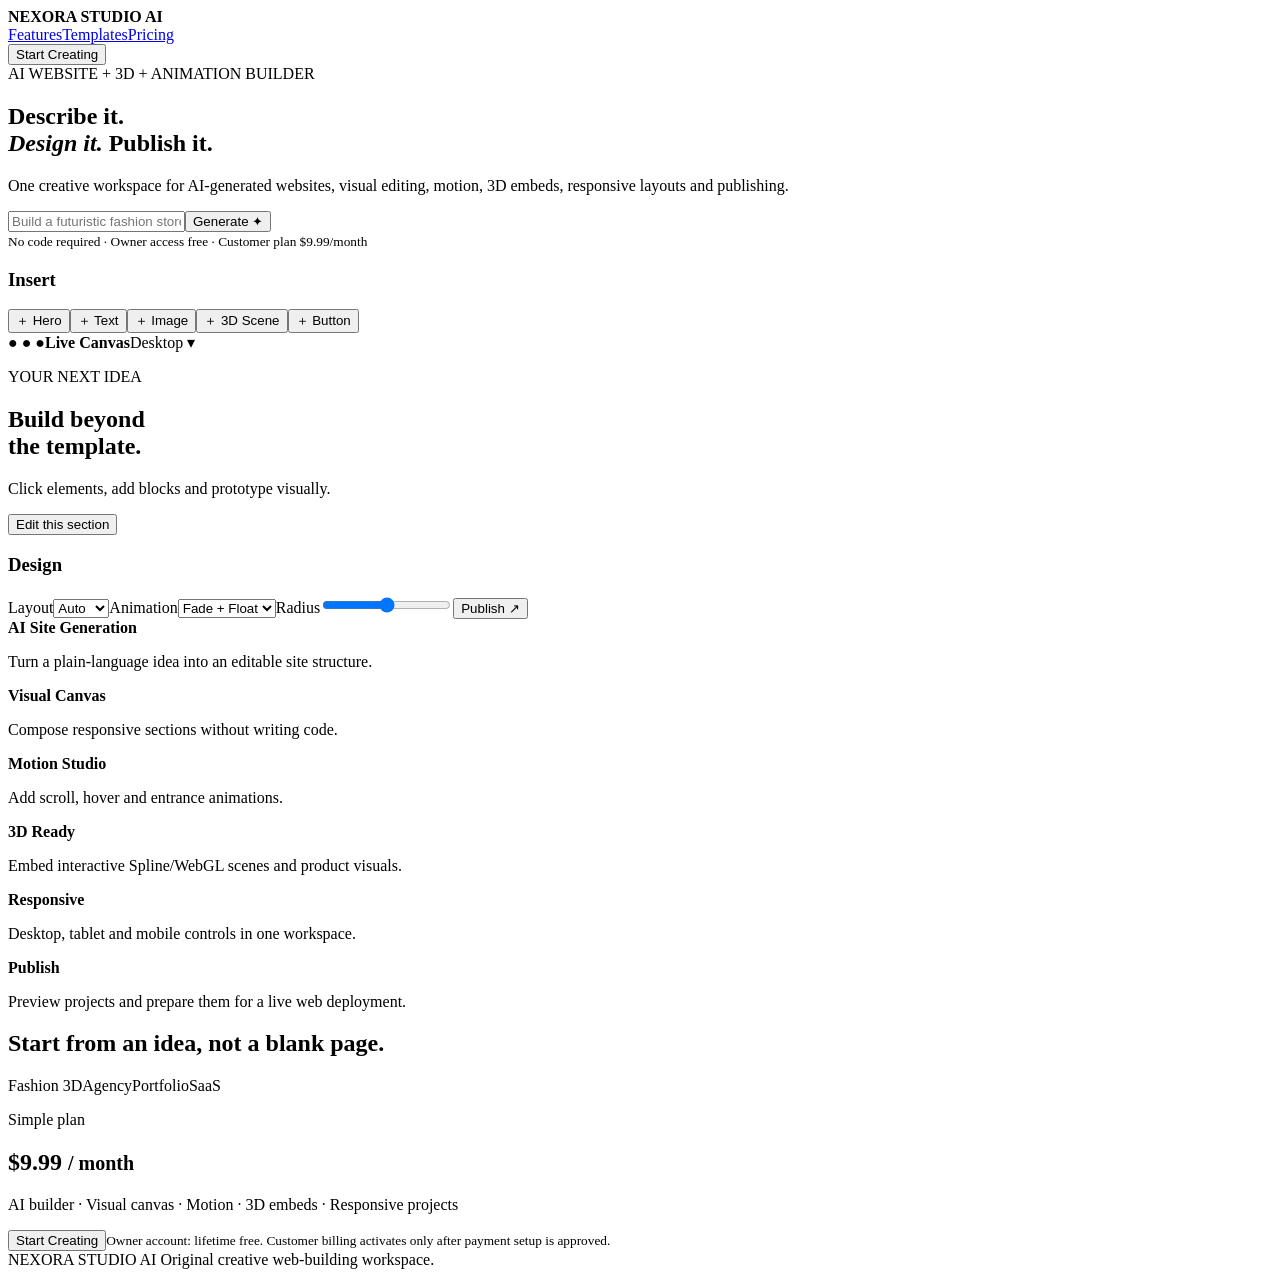
==== index.html @ e919d510 "Build Nexora Studio AI MVP" ====
<!doctype html><html><head><meta charset="UTF-8"/><meta name="viewport" content="width=device-width,initial-scale=1"/><title>Nexora Studio AI</title><link rel="stylesheet" href="style.css"/></head><body>
<header><b>NEXORA <span>STUDIO AI</span></b><nav><a href="#features">Features</a><a href="#templates">Templates</a><a href="#pricing">Pricing</a></nav><button onclick="openStudio()">Start Creating</button></header>
<main><section class="hero"><div class="badge">AI WEBSITE + 3D + ANIMATION BUILDER</div><h1>Describe it.<br><em>Design it.</em> Publish it.</h1><p>One creative workspace for AI-generated websites, visual editing, motion, 3D embeds, responsive layouts and publishing.</p><div class="prompt"><input id="idea" placeholder="Build a futuristic fashion store with 3D product hero…"/><button onclick="generate()">Generate ✦</button></div><small>No code required · Owner access free · Customer plan $9.99/month</small></section>
<section class="canvas"><aside><h3>Insert</h3><button onclick="addBlock('Hero')">＋ Hero</button><button onclick="addBlock('Text')">＋ Text</button><button onclick="addBlock('Image')">＋ Image</button><button onclick="addBlock('3D Scene')">＋ 3D Scene</button><button onclick="addBlock('Button')">＋ Button</button></aside><div class="preview"><div class="toolbar"><span>● ● ●</span><b>Live Canvas</b><span>Desktop ▾</span></div><div id="stage"><div class="orb"></div><p class="eyebrow">YOUR NEXT IDEA</p><h2>Build beyond<br/>the template.</h2><p>Click elements, add blocks and prototype visually.</p><button>Edit this section</button></div></div><aside><h3>Design</h3><label>Layout</label><select><option>Auto</option><option>Stack</option><option>Grid</option></select><label>Animation</label><select><option>Fade + Float</option><option>Slide</option><option>Scale</option></select><label>Radius</label><input type="range"/><button onclick="publish()">Publish ↗</button></aside></section>
<section id="features" class="grid"><article><b>AI Site Generation</b><p>Turn a plain-language idea into an editable site structure.</p></article><article><b>Visual Canvas</b><p>Compose responsive sections without writing code.</p></article><article><b>Motion Studio</b><p>Add scroll, hover and entrance animations.</p></article><article><b>3D Ready</b><p>Embed interactive Spline/WebGL scenes and product visuals.</p></article><article><b>Responsive</b><p>Desktop, tablet and mobile controls in one workspace.</p></article><article><b>Publish</b><p>Preview projects and prepare them for a live web deployment.</p></article></section>
<section id="templates" class="templates"><h2>Start from an idea, not a blank page.</h2><div><span>Fashion 3D</span><span>Agency</span><span>Portfolio</span><span>SaaS</span></div></section>
<section id="pricing" class="pricing"><p>Simple plan</p><h2>$9.99 <small>/ month</small></h2><p>AI builder · Visual canvas · Motion · 3D embeds · Responsive projects</p><button>Start Creating</button><small>Owner account: lifetime free. Customer billing activates only after payment setup is approved.</small></section></main>
<footer>NEXORA STUDIO AI <span>Original creative web-building workspace.</span></footer><script src="app.js"></script></body></html>
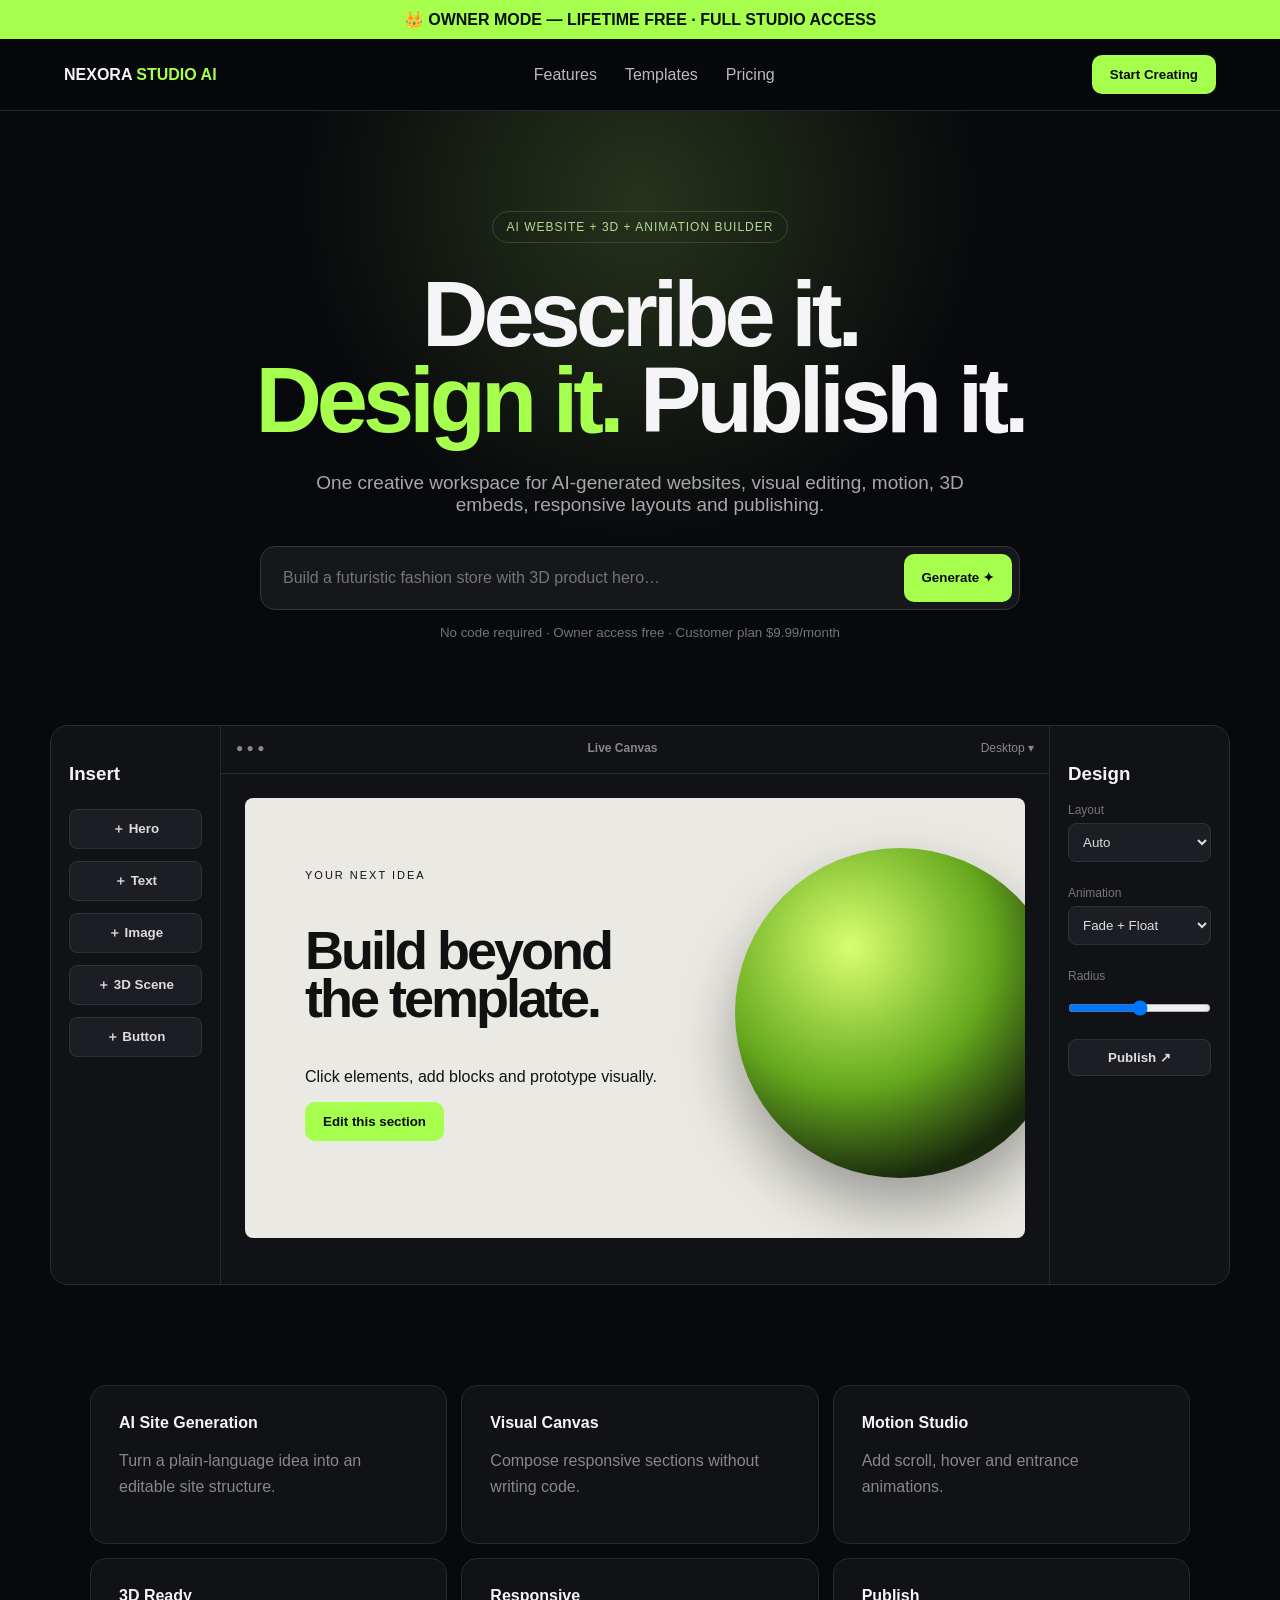
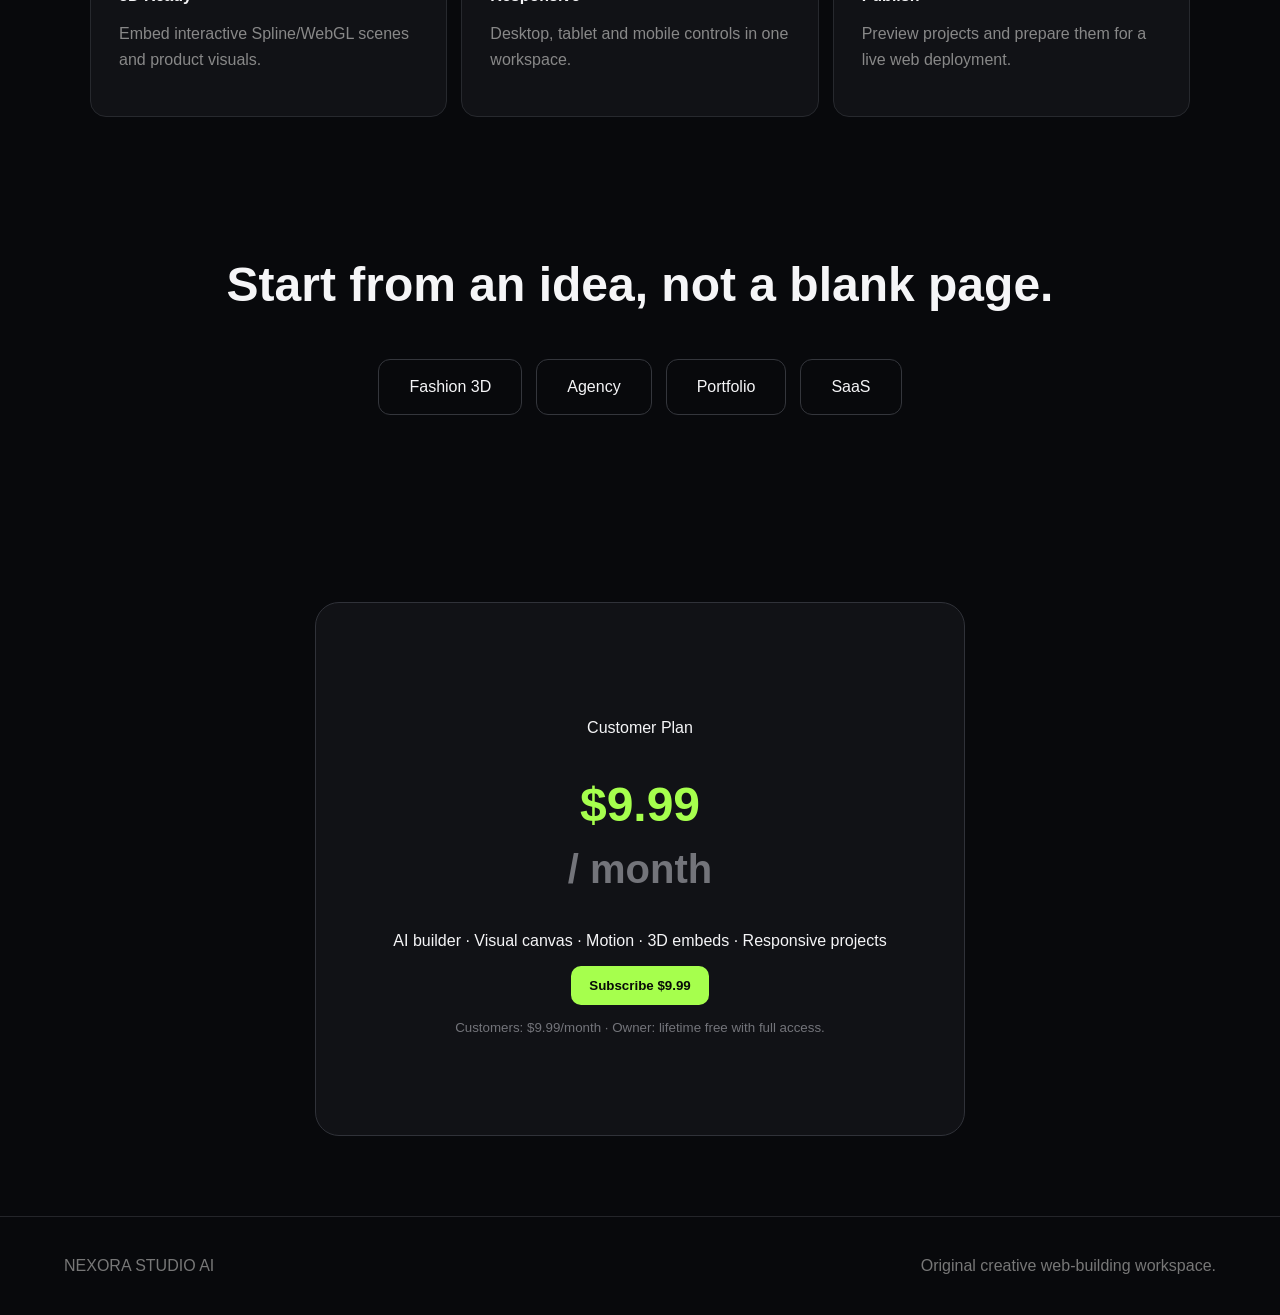
==== commit b55ad55a: "Enable explicit lifetime-free owner mode" ====
--- a/index.html
+++ b/index.html
@@ -1,8 +1,8 @@
-<!doctype html><html><head><meta charset="UTF-8"/><meta name="viewport" content="width=device-width,initial-scale=1"/><title>Nexora Studio AI</title><link rel="stylesheet" href="style.css"/></head><body>
+<!doctype html><html><head><meta charset="UTF-8"/><meta name="viewport" content="width=device-width,initial-scale=1"/><title>Nexora Studio AI</title><link rel="stylesheet" href="style.css"/></head><body><div id="ownerBar" style="background:#a6ff4d;color:#071006;text-align:center;padding:10px;font-weight:900">👑 OWNER MODE — LIFETIME FREE · FULL STUDIO ACCESS</div>
 <header><b>NEXORA <span>STUDIO AI</span></b><nav><a href="#features">Features</a><a href="#templates">Templates</a><a href="#pricing">Pricing</a></nav><button onclick="openStudio()">Start Creating</button></header>
 <main><section class="hero"><div class="badge">AI WEBSITE + 3D + ANIMATION BUILDER</div><h1>Describe it.<br><em>Design it.</em> Publish it.</h1><p>One creative workspace for AI-generated websites, visual editing, motion, 3D embeds, responsive layouts and publishing.</p><div class="prompt"><input id="idea" placeholder="Build a futuristic fashion store with 3D product hero…"/><button onclick="generate()">Generate ✦</button></div><small>No code required · Owner access free · Customer plan $9.99/month</small></section>
 <section class="canvas"><aside><h3>Insert</h3><button onclick="addBlock('Hero')">＋ Hero</button><button onclick="addBlock('Text')">＋ Text</button><button onclick="addBlock('Image')">＋ Image</button><button onclick="addBlock('3D Scene')">＋ 3D Scene</button><button onclick="addBlock('Button')">＋ Button</button></aside><div class="preview"><div class="toolbar"><span>● ● ●</span><b>Live Canvas</b><span>Desktop ▾</span></div><div id="stage"><div class="orb"></div><p class="eyebrow">YOUR NEXT IDEA</p><h2>Build beyond<br/>the template.</h2><p>Click elements, add blocks and prototype visually.</p><button>Edit this section</button></div></div><aside><h3>Design</h3><label>Layout</label><select><option>Auto</option><option>Stack</option><option>Grid</option></select><label>Animation</label><select><option>Fade + Float</option><option>Slide</option><option>Scale</option></select><label>Radius</label><input type="range"/><button onclick="publish()">Publish ↗</button></aside></section>
 <section id="features" class="grid"><article><b>AI Site Generation</b><p>Turn a plain-language idea into an editable site structure.</p></article><article><b>Visual Canvas</b><p>Compose responsive sections without writing code.</p></article><article><b>Motion Studio</b><p>Add scroll, hover and entrance animations.</p></article><article><b>3D Ready</b><p>Embed interactive Spline/WebGL scenes and product visuals.</p></article><article><b>Responsive</b><p>Desktop, tablet and mobile controls in one workspace.</p></article><article><b>Publish</b><p>Preview projects and prepare them for a live web deployment.</p></article></section>
 <section id="templates" class="templates"><h2>Start from an idea, not a blank page.</h2><div><span>Fashion 3D</span><span>Agency</span><span>Portfolio</span><span>SaaS</span></div></section>
-<section id="pricing" class="pricing"><p>Simple plan</p><h2>$9.99 <small>/ month</small></h2><p>AI builder · Visual canvas · Motion · 3D embeds · Responsive projects</p><button>Start Creating</button><small>Owner account: lifetime free. Customer billing activates only after payment setup is approved.</small></section></main>
+<section id="pricing" class="pricing"><p>Customer Plan</p><h2>$9.99 <small>/ month</small></h2><p>AI builder · Visual canvas · Motion · 3D embeds · Responsive projects</p><button>Subscribe $9.99</button><small>Customers: $9.99/month · Owner: lifetime free with full access.</small></section></main>
 <footer>NEXORA STUDIO AI <span>Original creative web-building workspace.</span></footer><script src="app.js"></script></body></html>
--- a/style.css
+++ b/style.css
@@ -0,0 +1 @@
+*{box-sizing:border-box}html{scroll-behavior:smooth}body{margin:0;background:#08090c;color:#f5f5f7;font-family:Inter,Arial,sans-serif}header{height:72px;display:flex;align-items:center;justify-content:space-between;padding:0 5vw;border-bottom:1px solid #25262b;position:sticky;top:0;background:#08090ce8;backdrop-filter:blur(16px);z-index:5}header span,em{color:#a6ff4d;font-style:normal}nav{display:flex;gap:28px}a{color:#bbb;text-decoration:none}button{background:#a6ff4d;color:#080a08;border:0;border-radius:10px;padding:12px 18px;font-weight:800;cursor:pointer}.hero{text-align:center;padding:100px 20px 65px;background:radial-gradient(circle at 50% 15%,#27331c 0,#08090c 42%)}.badge{display:inline-block;border:1px solid #3a472d;border-radius:99px;padding:8px 14px;color:#b7d899;font-size:12px;letter-spacing:1px}.hero h1{font-size:clamp(48px,8vw,92px);line-height:.94;letter-spacing:-5px;margin:28px 0}.hero p{color:#a7a7ad;font-size:19px;max-width:720px;margin:0 auto 30px}.prompt{max-width:760px;margin:auto;padding:7px;background:#15171b;border:1px solid #34363b;border-radius:15px;display:flex}.prompt input{flex:1;background:transparent;border:0;color:white;padding:15px;font-size:16px;outline:0}.hero small,.pricing small{display:block;color:#73747a;margin-top:15px}.canvas{max-width:1180px;margin:20px auto 100px;border:1px solid #2d2e34;border-radius:18px;overflow:hidden;display:grid;grid-template-columns:170px 1fr 180px;min-height:560px;background:#111216}.canvas aside{padding:18px;border-right:1px solid #292a2f}.canvas aside:last-child{border:0;border-left:1px solid #292a2f}.canvas aside button,.canvas select,.canvas aside input{width:100%;margin:6px 0;background:#1c1e23;color:#ddd;border:1px solid #303239;padding:10px;border-radius:8px}.canvas label{display:block;color:#777;font-size:12px;margin-top:18px}.toolbar{height:48px;padding:15px;display:flex;justify-content:space-between;color:#888;border-bottom:1px solid #292a2f;font-size:12px}#stage{margin:24px;background:#eae9e3;color:#111;border-radius:8px;height:440px;padding:60px;position:relative;overflow:hidden}#stage h2{font-size:54px;letter-spacing:-3px;line-height:.9;position:relative}.eyebrow{font-size:11px;letter-spacing:2px}.orb{position:absolute;width:330px;height:330px;border-radius:50%;right:-40px;top:50px;background:radial-gradient(circle at 35% 30%,#d8ff70,#65a81d 45%,#192a0d 75%);filter:drop-shadow(0 30px 30px #0005);animation:float 4s ease-in-out infinite}@keyframes float{50%{transform:translateY(-18px) rotate(7deg)}}.grid{max-width:1100px;margin:auto;display:grid;grid-template-columns:repeat(3,1fr);gap:14px}.grid article{padding:28px;border:1px solid #27292e;border-radius:16px;background:#111216}.grid p{color:#888;line-height:1.6}.templates,.pricing{text-align:center;padding:100px 20px}.templates h2,.pricing h2{font-size:48px}.templates span{display:inline-block;padding:18px 30px;margin:7px;border:1px solid #34363c;border-radius:12px}.pricing{max-width:650px;margin:80px auto;border:1px solid #303239;border-radius:24px;background:#111216}.pricing h2{color:#a6ff4d}footer{padding:40px 5vw;border-top:1px solid #24252a;display:flex;justify-content:space-between;color:#777}@media(max-width:800px){nav{display:none}.canvas{grid-template-columns:1fr;margin:15px}.canvas aside{display:none}#stage{margin:10px;padding:30px;height:420px}.orb{opacity:.65}.grid{grid-template-columns:1fr;padding:15px}.hero h1{letter-spacing:-3px}}
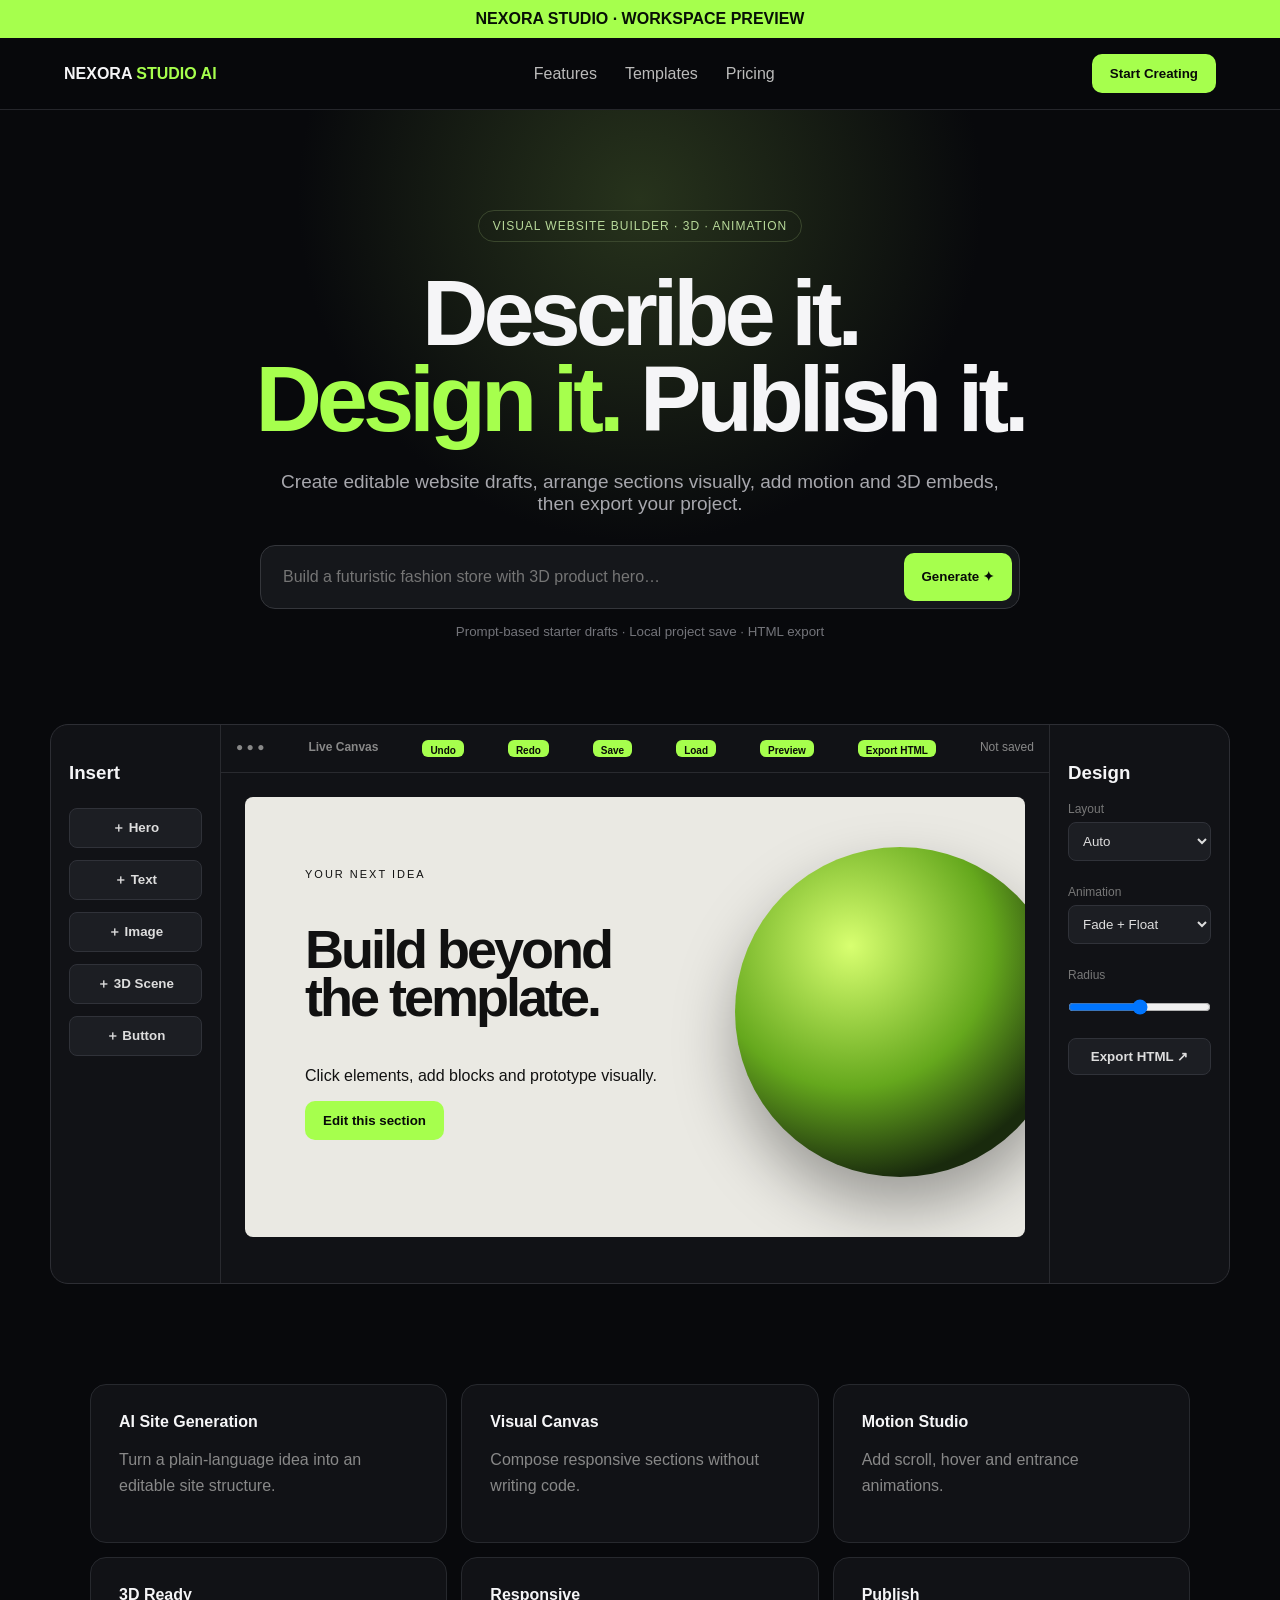
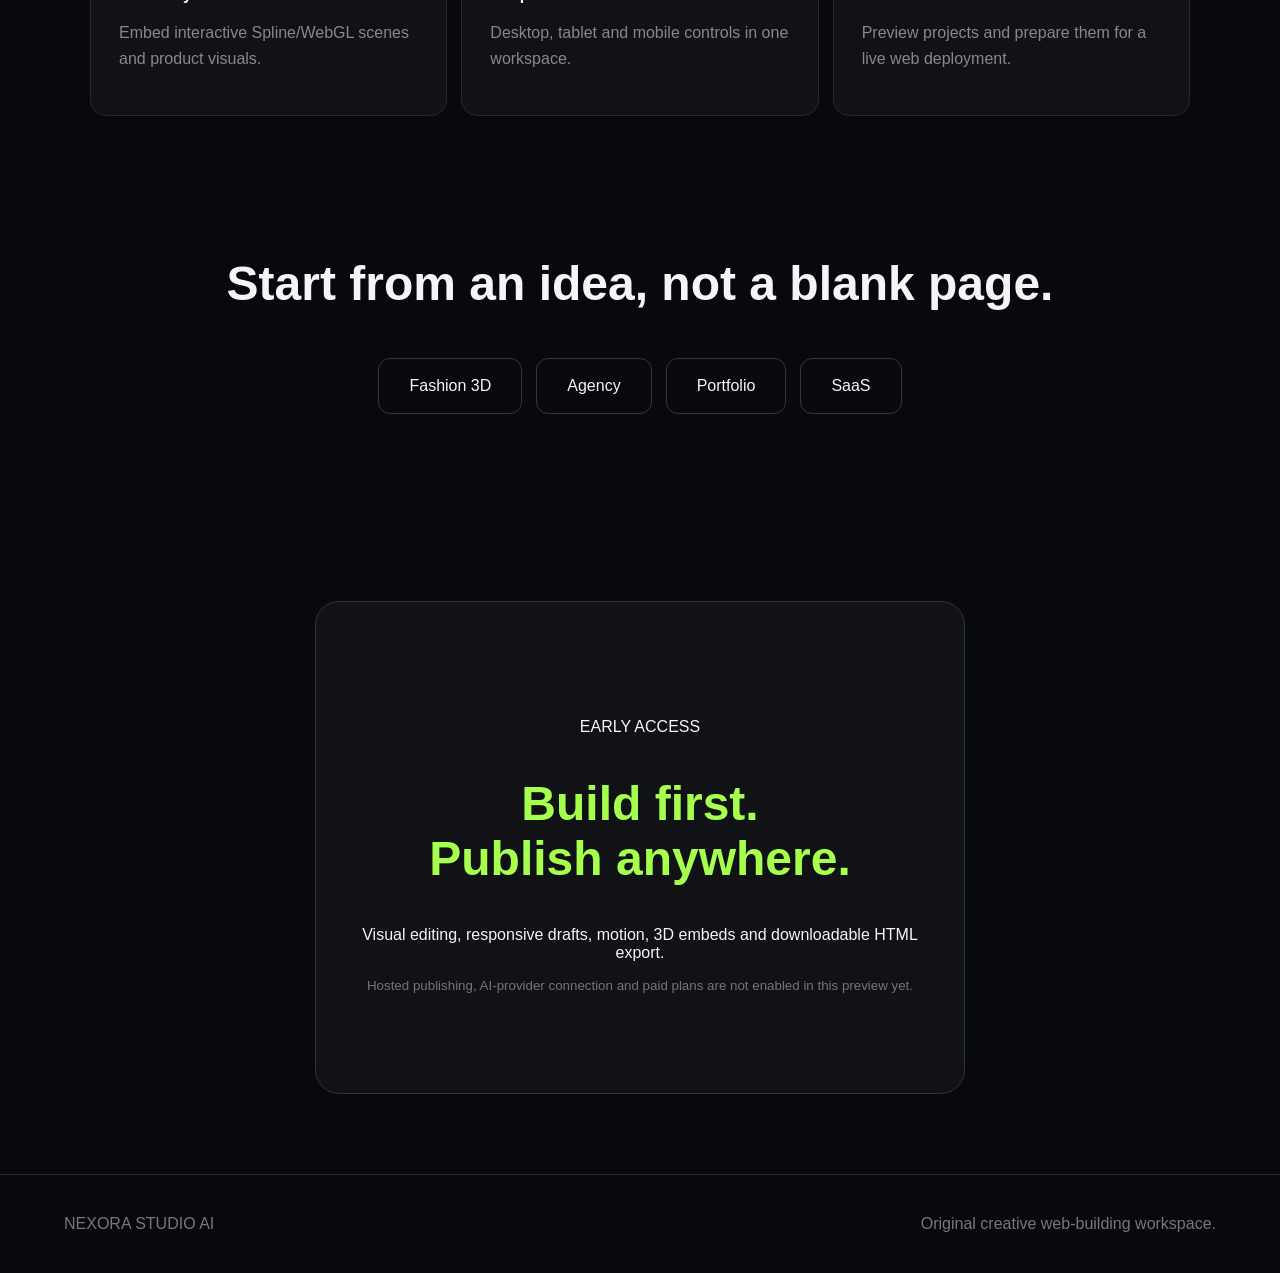
==== commit 2ee504a4: "Fix broken workspace actions and clarify preview capabilities" ====
--- a/index.html
+++ b/index.html
@@ -1,8 +1,8 @@
-<!doctype html><html><head><meta charset="UTF-8"/><meta name="viewport" content="width=device-width,initial-scale=1"/><title>Nexora Studio AI</title><link rel="stylesheet" href="style.css"/></head><body><div id="ownerBar" style="background:#a6ff4d;color:#071006;text-align:center;padding:10px;font-weight:900">👑 OWNER MODE — LIFETIME FREE · FULL STUDIO ACCESS</div>
+<!doctype html><html><head><meta charset="UTF-8"/><meta name="viewport" content="width=device-width,initial-scale=1"/><title>Nexora Studio AI</title><link rel="stylesheet" href="style.css"/></head><body><div id="ownerBar" style="background:#a6ff4d;color:#071006;text-align:center;padding:10px;font-weight:900">NEXORA STUDIO · WORKSPACE PREVIEW</div>
 <header><b>NEXORA <span>STUDIO AI</span></b><nav><a href="#features">Features</a><a href="#templates">Templates</a><a href="#pricing">Pricing</a></nav><button onclick="openStudio()">Start Creating</button></header>
-<main><section class="hero"><div class="badge">AI WEBSITE + 3D + ANIMATION BUILDER</div><h1>Describe it.<br><em>Design it.</em> Publish it.</h1><p>One creative workspace for AI-generated websites, visual editing, motion, 3D embeds, responsive layouts and publishing.</p><div class="prompt"><input id="idea" placeholder="Build a futuristic fashion store with 3D product hero…"/><button onclick="generate()">Generate ✦</button></div><small>No code required · Owner access free · Customer plan $9.99/month</small></section>
-<section class="canvas"><aside><h3>Insert</h3><button onclick="addBlock('Hero')">＋ Hero</button><button onclick="addBlock('Text')">＋ Text</button><button onclick="addBlock('Image')">＋ Image</button><button onclick="addBlock('3D Scene')">＋ 3D Scene</button><button onclick="addBlock('Button')">＋ Button</button></aside><div class="preview"><div class="toolbar"><span>● ● ●</span><b>Live Canvas</b><span>Desktop ▾</span></div><div id="stage"><div class="orb"></div><p class="eyebrow">YOUR NEXT IDEA</p><h2>Build beyond<br/>the template.</h2><p>Click elements, add blocks and prototype visually.</p><button>Edit this section</button></div></div><aside><h3>Design</h3><label>Layout</label><select><option>Auto</option><option>Stack</option><option>Grid</option></select><label>Animation</label><select><option>Fade + Float</option><option>Slide</option><option>Scale</option></select><label>Radius</label><input type="range"/><button onclick="publish()">Publish ↗</button></aside></section>
+<main><section class="hero"><div class="badge">VISUAL WEBSITE BUILDER · 3D · ANIMATION</div><h1>Describe it.<br><em>Design it.</em> Publish it.</h1><p>Create editable website drafts, arrange sections visually, add motion and 3D embeds, then export your project.</p><div class="prompt"><input id="idea" placeholder="Build a futuristic fashion store with 3D product hero…"/><button onclick="generate()">Generate ✦</button></div><small>Prompt-based starter drafts · Local project save · HTML export</small></section>
+<section class="canvas"><aside><h3>Insert</h3><button onclick="addBlock('Hero')">＋ Hero</button><button onclick="addBlock('Text')">＋ Text</button><button onclick="addBlock('Image')">＋ Image</button><button onclick="addBlock('3D Scene')">＋ 3D Scene</button><button onclick="addBlock('Button')">＋ Button</button></aside><div class="preview"><div class="toolbar"><span>● ● ●</span><b>Live Canvas</b><button onclick="undo()">Undo</button><button onclick="redo()">Redo</button><button onclick="saveProject()">Save</button><button onclick="loadProject()">Load</button><button onclick="previewProject()">Preview</button><button onclick="exportProject()">Export HTML</button><span id="saveStatus" aria-live="polite">Not saved</span></div><div id="stage"><div class="orb"></div><p class="eyebrow">YOUR NEXT IDEA</p><h2>Build beyond<br/>the template.</h2><p>Click elements, add blocks and prototype visually.</p><button>Edit this section</button></div></div><aside><h3>Design</h3><label>Layout</label><select><option>Auto</option><option>Stack</option><option>Grid</option></select><label>Animation</label><select><option>Fade + Float</option><option>Slide</option><option>Scale</option></select><label>Radius</label><input type="range"/><button onclick="exportProject()">Export HTML ↗</button></aside></section>
 <section id="features" class="grid"><article><b>AI Site Generation</b><p>Turn a plain-language idea into an editable site structure.</p></article><article><b>Visual Canvas</b><p>Compose responsive sections without writing code.</p></article><article><b>Motion Studio</b><p>Add scroll, hover and entrance animations.</p></article><article><b>3D Ready</b><p>Embed interactive Spline/WebGL scenes and product visuals.</p></article><article><b>Responsive</b><p>Desktop, tablet and mobile controls in one workspace.</p></article><article><b>Publish</b><p>Preview projects and prepare them for a live web deployment.</p></article></section>
 <section id="templates" class="templates"><h2>Start from an idea, not a blank page.</h2><div><span>Fashion 3D</span><span>Agency</span><span>Portfolio</span><span>SaaS</span></div></section>
-<section id="pricing" class="pricing"><p>Customer Plan</p><h2>$9.99 <small>/ month</small></h2><p>AI builder · Visual canvas · Motion · 3D embeds · Responsive projects</p><button>Subscribe $9.99</button><small>Customers: $9.99/month · Owner: lifetime free with full access.</small></section></main>
+<section id="pricing" class="pricing"><p>EARLY ACCESS</p><h2>Build first.<br/>Publish anywhere.</h2><p>Visual editing, responsive drafts, motion, 3D embeds and downloadable HTML export.</p><small>Hosted publishing, AI-provider connection and paid plans are not enabled in this preview yet.</small></section></main>
 <footer>NEXORA STUDIO AI <span>Original creative web-building workspace.</span></footer><script src="app.js"></script></body></html>
--- a/style.css
+++ b/style.css
@@ -1 +1,2 @@
-*{box-sizing:border-box}html{scroll-behavior:smooth}body{margin:0;background:#08090c;color:#f5f5f7;font-family:Inter,Arial,sans-serif}header{height:72px;display:flex;align-items:center;justify-content:space-between;padding:0 5vw;border-bottom:1px solid #25262b;position:sticky;top:0;background:#08090ce8;backdrop-filter:blur(16px);z-index:5}header span,em{color:#a6ff4d;font-style:normal}nav{display:flex;gap:28px}a{color:#bbb;text-decoration:none}button{background:#a6ff4d;color:#080a08;border:0;border-radius:10px;padding:12px 18px;font-weight:800;cursor:pointer}.hero{text-align:center;padding:100px 20px 65px;background:radial-gradient(circle at 50% 15%,#27331c 0,#08090c 42%)}.badge{display:inline-block;border:1px solid #3a472d;border-radius:99px;padding:8px 14px;color:#b7d899;font-size:12px;letter-spacing:1px}.hero h1{font-size:clamp(48px,8vw,92px);line-height:.94;letter-spacing:-5px;margin:28px 0}.hero p{color:#a7a7ad;font-size:19px;max-width:720px;margin:0 auto 30px}.prompt{max-width:760px;margin:auto;padding:7px;background:#15171b;border:1px solid #34363b;border-radius:15px;display:flex}.prompt input{flex:1;background:transparent;border:0;color:white;padding:15px;font-size:16px;outline:0}.hero small,.pricing small{display:block;color:#73747a;margin-top:15px}.canvas{max-width:1180px;margin:20px auto 100px;border:1px solid #2d2e34;border-radius:18px;overflow:hidden;display:grid;grid-template-columns:170px 1fr 180px;min-height:560px;background:#111216}.canvas aside{padding:18px;border-right:1px solid #292a2f}.canvas aside:last-child{border:0;border-left:1px solid #292a2f}.canvas aside button,.canvas select,.canvas aside input{width:100%;margin:6px 0;background:#1c1e23;color:#ddd;border:1px solid #303239;padding:10px;border-radius:8px}.canvas label{display:block;color:#777;font-size:12px;margin-top:18px}.toolbar{height:48px;padding:15px;display:flex;justify-content:space-between;color:#888;border-bottom:1px solid #292a2f;font-size:12px}#stage{margin:24px;background:#eae9e3;color:#111;border-radius:8px;height:440px;padding:60px;position:relative;overflow:hidden}#stage h2{font-size:54px;letter-spacing:-3px;line-height:.9;position:relative}.eyebrow{font-size:11px;letter-spacing:2px}.orb{position:absolute;width:330px;height:330px;border-radius:50%;right:-40px;top:50px;background:radial-gradient(circle at 35% 30%,#d8ff70,#65a81d 45%,#192a0d 75%);filter:drop-shadow(0 30px 30px #0005);animation:float 4s ease-in-out infinite}@keyframes float{50%{transform:translateY(-18px) rotate(7deg)}}.grid{max-width:1100px;margin:auto;display:grid;grid-template-columns:repeat(3,1fr);gap:14px}.grid article{padding:28px;border:1px solid #27292e;border-radius:16px;background:#111216}.grid p{color:#888;line-height:1.6}.templates,.pricing{text-align:center;padding:100px 20px}.templates h2,.pricing h2{font-size:48px}.templates span{display:inline-block;padding:18px 30px;margin:7px;border:1px solid #34363c;border-radius:12px}.pricing{max-width:650px;margin:80px auto;border:1px solid #303239;border-radius:24px;background:#111216}.pricing h2{color:#a6ff4d}footer{padding:40px 5vw;border-top:1px solid #24252a;display:flex;justify-content:space-between;color:#777}@media(max-width:800px){nav{display:none}.canvas{grid-template-columns:1fr;margin:15px}.canvas aside{display:none}#stage{margin:10px;padding:30px;height:420px}.orb{opacity:.65}.grid{grid-template-columns:1fr;padding:15px}.hero h1{letter-spacing:-3px}}+*{box-sizing:border-box}html{scroll-behavior:smooth}body{margin:0;background:#08090c;color:#f5f5f7;font-family:Inter,Arial,sans-serif}header{height:72px;display:flex;align-items:center;justify-content:space-between;padding:0 5vw;border-bottom:1px solid #25262b;position:sticky;top:0;background:#08090ce8;backdrop-filter:blur(16px);z-index:5}header span,em{color:#a6ff4d;font-style:normal}nav{display:flex;gap:28px}a{color:#bbb;text-decoration:none}button{background:#a6ff4d;color:#080a08;border:0;border-radius:10px;padding:12px 18px;font-weight:800;cursor:pointer}.hero{text-align:center;padding:100px 20px 65px;background:radial-gradient(circle at 50% 15%,#27331c 0,#08090c 42%)}.badge{display:inline-block;border:1px solid #3a472d;border-radius:99px;padding:8px 14px;color:#b7d899;font-size:12px;letter-spacing:1px}.hero h1{font-size:clamp(48px,8vw,92px);line-height:.94;letter-spacing:-5px;margin:28px 0}.hero p{color:#a7a7ad;font-size:19px;max-width:720px;margin:0 auto 30px}.prompt{max-width:760px;margin:auto;padding:7px;background:#15171b;border:1px solid #34363b;border-radius:15px;display:flex}.prompt input{flex:1;background:transparent;border:0;color:white;padding:15px;font-size:16px;outline:0}.hero small,.pricing small{display:block;color:#73747a;margin-top:15px}.canvas{max-width:1180px;margin:20px auto 100px;border:1px solid #2d2e34;border-radius:18px;overflow:hidden;display:grid;grid-template-columns:170px 1fr 180px;min-height:560px;background:#111216}.canvas aside{padding:18px;border-right:1px solid #292a2f}.canvas aside:last-child{border:0;border-left:1px solid #292a2f}.canvas aside button,.canvas select,.canvas aside input{width:100%;margin:6px 0;background:#1c1e23;color:#ddd;border:1px solid #303239;padding:10px;border-radius:8px}.canvas label{display:block;color:#777;font-size:12px;margin-top:18px}.toolbar{height:48px;padding:15px;display:flex;justify-content:space-between;color:#888;border-bottom:1px solid #292a2f;font-size:12px}#stage{margin:24px;background:#eae9e3;color:#111;border-radius:8px;height:440px;padding:60px;position:relative;overflow:hidden}#stage h2{font-size:54px;letter-spacing:-3px;line-height:.9;position:relative}.eyebrow{font-size:11px;letter-spacing:2px}.orb{position:absolute;width:330px;height:330px;border-radius:50%;right:-40px;top:50px;background:radial-gradient(circle at 35% 30%,#d8ff70,#65a81d 45%,#192a0d 75%);filter:drop-shadow(0 30px 30px #0005);animation:float 4s ease-in-out infinite}@keyframes float{50%{transform:translateY(-18px) rotate(7deg)}}.grid{max-width:1100px;margin:auto;display:grid;grid-template-columns:repeat(3,1fr);gap:14px}.grid article{padding:28px;border:1px solid #27292e;border-radius:16px;background:#111216}.grid p{color:#888;line-height:1.6}.templates,.pricing{text-align:center;padding:100px 20px}.templates h2,.pricing h2{font-size:48px}.templates span{display:inline-block;padding:18px 30px;margin:7px;border:1px solid #34363c;border-radius:12px}.pricing{max-width:650px;margin:80px auto;border:1px solid #303239;border-radius:24px;background:#111216}.pricing h2{color:#a6ff4d}footer{padding:40px 5vw;border-top:1px solid #24252a;display:flex;justify-content:space-between;color:#777}@media(max-width:800px){nav{display:none}.canvas{grid-template-columns:1fr;margin:15px}.canvas aside{display:none}#stage{margin:10px;padding:30px;height:420px}.orb{opacity:.65}.grid{grid-template-columns:1fr;padding:15px}.hero h1{letter-spacing:-3px}}
+.nb{position:relative;padding:28px;margin:12px 0;border:1px solid transparent;border-radius:14px;transition:.2s}.nb:hover{border-color:#8abf55}.nb.selected{outline:3px solid #a6ff4d;outline-offset:2px}.scene3d{height:260px;border-radius:18px;display:grid;place-items:center;background:radial-gradient(circle,#a6ff4d55,#111);font-weight:900;font-size:24px;transform:perspective(600px) rotateX(7deg)}#inspector{overflow:auto}.toolbar button{padding:5px 8px;font-size:10px;border-radius:6px}#stage{height:auto;min-height:440px;overflow:auto}@media(max-width:800px){.canvas aside{display:block}.canvas{grid-template-columns:1fr}.canvas aside:last-child{border-left:0;border-top:1px solid #292a2f}.toolbar{height:auto;gap:5px;flex-wrap:wrap}}
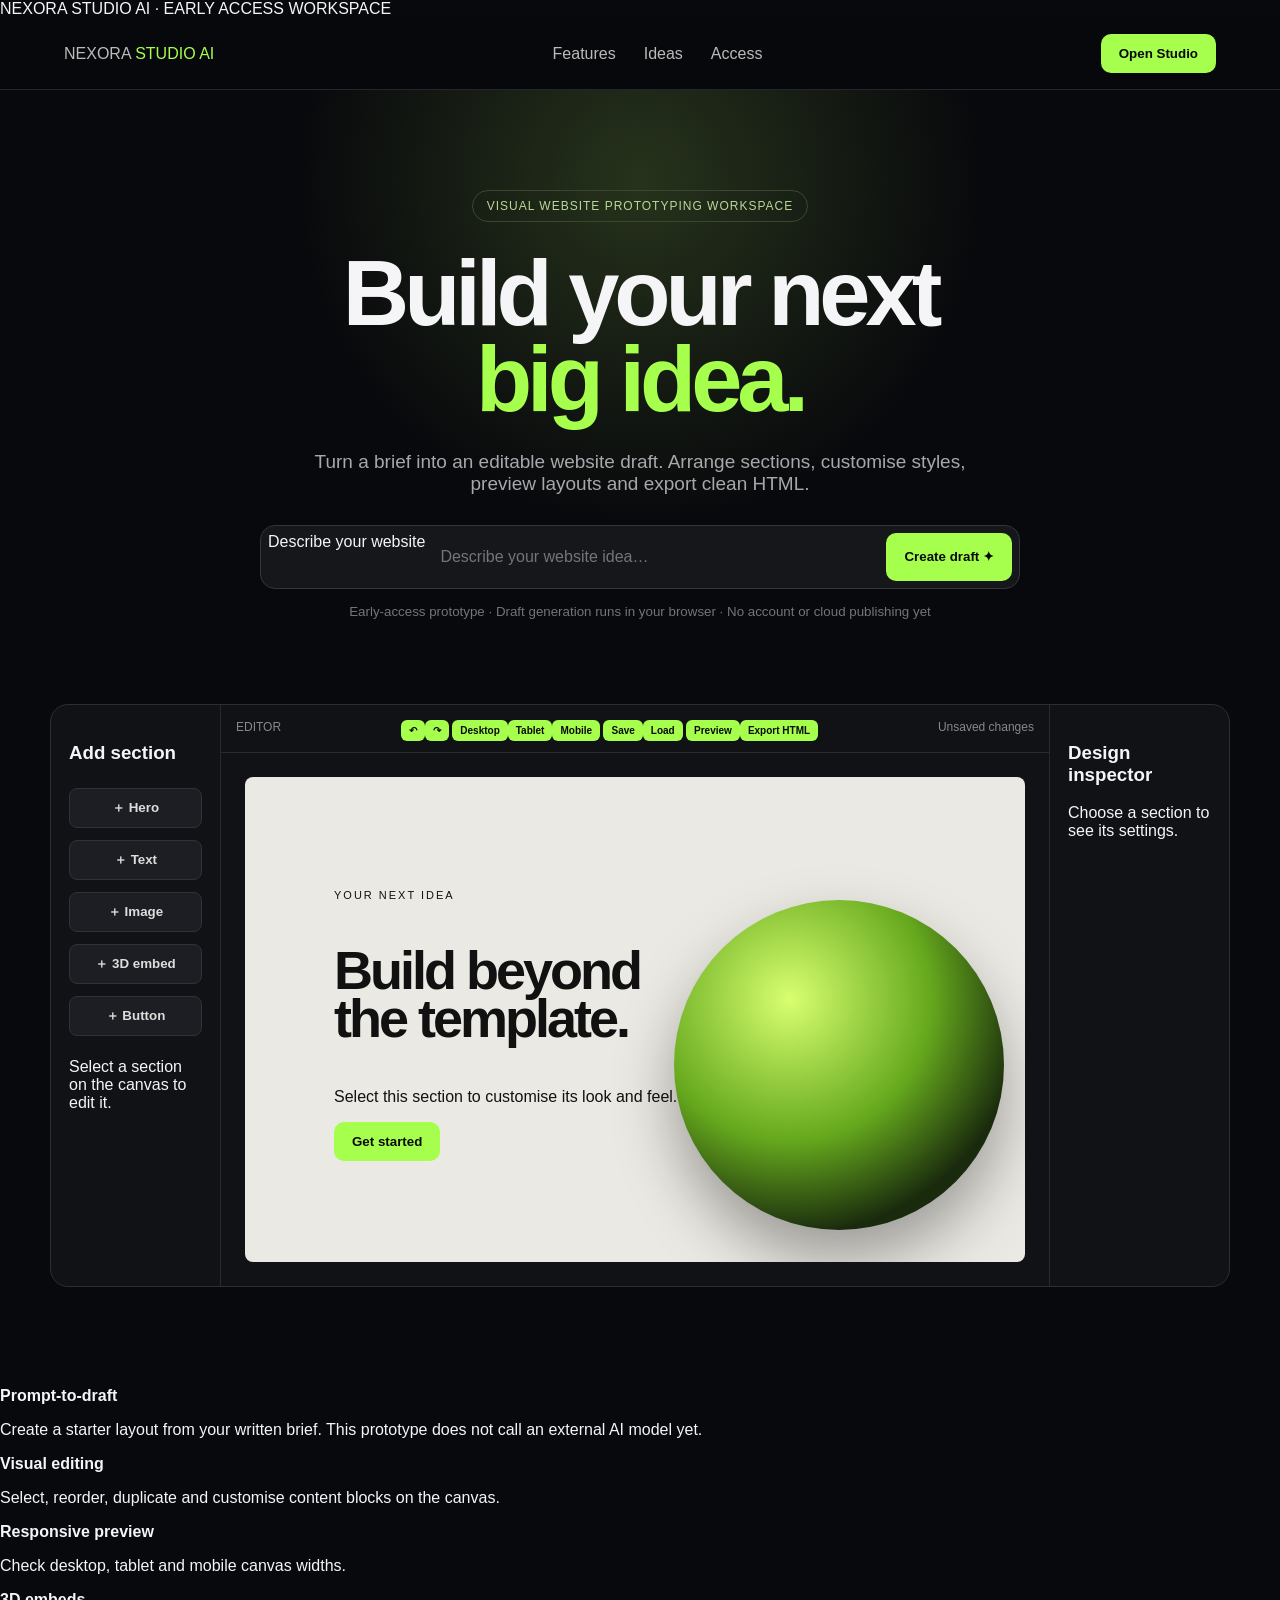
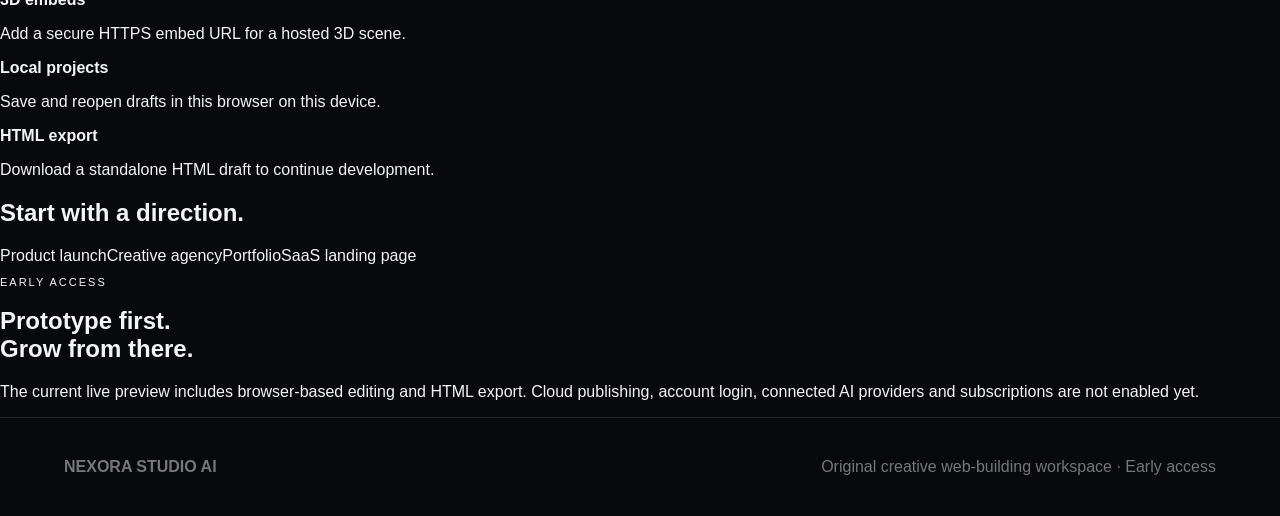
==== commit 8b47091f: "Fix Studio editor glitches and responsive layout" ====
--- a/index.html
+++ b/index.html
@@ -1,8 +1,78 @@
-<!doctype html><html><head><meta charset="UTF-8"/><meta name="viewport" content="width=device-width,initial-scale=1"/><title>Nexora Studio AI</title><link rel="stylesheet" href="style.css"/></head><body><div id="ownerBar" style="background:#a6ff4d;color:#071006;text-align:center;padding:10px;font-weight:900">NEXORA STUDIO · WORKSPACE PREVIEW</div>
-<header><b>NEXORA <span>STUDIO AI</span></b><nav><a href="#features">Features</a><a href="#templates">Templates</a><a href="#pricing">Pricing</a></nav><button onclick="openStudio()">Start Creating</button></header>
-<main><section class="hero"><div class="badge">VISUAL WEBSITE BUILDER · 3D · ANIMATION</div><h1>Describe it.<br><em>Design it.</em> Publish it.</h1><p>Create editable website drafts, arrange sections visually, add motion and 3D embeds, then export your project.</p><div class="prompt"><input id="idea" placeholder="Build a futuristic fashion store with 3D product hero…"/><button onclick="generate()">Generate ✦</button></div><small>Prompt-based starter drafts · Local project save · HTML export</small></section>
-<section class="canvas"><aside><h3>Insert</h3><button onclick="addBlock('Hero')">＋ Hero</button><button onclick="addBlock('Text')">＋ Text</button><button onclick="addBlock('Image')">＋ Image</button><button onclick="addBlock('3D Scene')">＋ 3D Scene</button><button onclick="addBlock('Button')">＋ Button</button></aside><div class="preview"><div class="toolbar"><span>● ● ●</span><b>Live Canvas</b><button onclick="undo()">Undo</button><button onclick="redo()">Redo</button><button onclick="saveProject()">Save</button><button onclick="loadProject()">Load</button><button onclick="previewProject()">Preview</button><button onclick="exportProject()">Export HTML</button><span id="saveStatus" aria-live="polite">Not saved</span></div><div id="stage"><div class="orb"></div><p class="eyebrow">YOUR NEXT IDEA</p><h2>Build beyond<br/>the template.</h2><p>Click elements, add blocks and prototype visually.</p><button>Edit this section</button></div></div><aside><h3>Design</h3><label>Layout</label><select><option>Auto</option><option>Stack</option><option>Grid</option></select><label>Animation</label><select><option>Fade + Float</option><option>Slide</option><option>Scale</option></select><label>Radius</label><input type="range"/><button onclick="exportProject()">Export HTML ↗</button></aside></section>
-<section id="features" class="grid"><article><b>AI Site Generation</b><p>Turn a plain-language idea into an editable site structure.</p></article><article><b>Visual Canvas</b><p>Compose responsive sections without writing code.</p></article><article><b>Motion Studio</b><p>Add scroll, hover and entrance animations.</p></article><article><b>3D Ready</b><p>Embed interactive Spline/WebGL scenes and product visuals.</p></article><article><b>Responsive</b><p>Desktop, tablet and mobile controls in one workspace.</p></article><article><b>Publish</b><p>Preview projects and prepare them for a live web deployment.</p></article></section>
-<section id="templates" class="templates"><h2>Start from an idea, not a blank page.</h2><div><span>Fashion 3D</span><span>Agency</span><span>Portfolio</span><span>SaaS</span></div></section>
-<section id="pricing" class="pricing"><p>EARLY ACCESS</p><h2>Build first.<br/>Publish anywhere.</h2><p>Visual editing, responsive drafts, motion, 3D embeds and downloadable HTML export.</p><small>Hosted publishing, AI-provider connection and paid plans are not enabled in this preview yet.</small></section></main>
-<footer>NEXORA STUDIO AI <span>Original creative web-building workspace.</span></footer><script src="app.js"></script></body></html>+<!doctype html>
+<html lang="en">
+<head>
+  <meta charset="UTF-8">
+  <meta name="viewport" content="width=device-width,initial-scale=1">
+  <meta name="theme-color" content="#08090c">
+  <meta name="description" content="Nexora Studio AI — an early-access visual website prototyping workspace.">
+  <title>Nexora Studio AI</title>
+  <link rel="stylesheet" href="style.css">
+</head>
+<body>
+  <div class="notice">NEXORA STUDIO AI · EARLY ACCESS WORKSPACE</div>
+  <header>
+    <a class="brand" href="#" aria-label="Nexora Studio home">NEXORA <span>STUDIO AI</span></a>
+    <nav aria-label="Main navigation"><a href="#features">Features</a><a href="#templates">Ideas</a><a href="#pricing">Access</a></nav>
+    <button class="primary" onclick="openStudio()">Open Studio</button>
+  </header>
+  <main>
+    <section class="hero">
+      <div class="badge">VISUAL WEBSITE PROTOTYPING WORKSPACE</div>
+      <h1>Build your next<br><em>big idea.</em></h1>
+      <p>Turn a brief into an editable website draft. Arrange sections, customise styles, preview layouts and export clean HTML.</p>
+      <form class="prompt" onsubmit="event.preventDefault();generate()">
+        <label class="sr-only" for="idea">Describe your website</label>
+        <input id="idea" maxlength="240" placeholder="Describe your website idea…" autocomplete="off">
+        <button class="primary" type="submit">Create draft <span aria-hidden="true">✦</span></button>
+      </form>
+      <small>Early-access prototype · Draft generation runs in your browser · No account or cloud publishing yet</small>
+    </section>
+    <section class="canvas" id="studio" aria-label="Website editor">
+      <aside class="side-panel">
+        <h3>Add section</h3>
+        <button class="tool" onclick="addBlock('Hero')">＋ Hero</button>
+        <button class="tool" onclick="addBlock('Text')">＋ Text</button>
+        <button class="tool" onclick="addBlock('Image')">＋ Image</button>
+        <button class="tool" onclick="addBlock('3D Scene')">＋ 3D embed</button>
+        <button class="tool" onclick="addBlock('Button')">＋ Button</button>
+        <p class="hint">Select a section on the canvas to edit it.</p>
+      </aside>
+      <div class="workspace">
+        <div class="toolbar">
+          <span class="live-label"><i></i> EDITOR</span>
+          <div class="toolbar-actions">
+            <button onclick="undo()" title="Undo">↶</button><button onclick="redo()" title="Redo">↷</button>
+            <button onclick="setView('desktop')">Desktop</button><button onclick="setView('tablet')">Tablet</button><button onclick="setView('mobile')">Mobile</button>
+            <button onclick="saveProject()">Save</button><button onclick="loadProject()">Load</button>
+            <button onclick="previewProject()">Preview</button><button class="primary" onclick="exportProject()">Export HTML</button>
+          </div>
+          <span id="saveStatus" role="status" aria-live="polite">Unsaved changes</span>
+        </div>
+        <div class="stage-wrap"><div id="stage" aria-label="Editable page canvas">
+          <section class="nb starter-block" data-block="Hero">
+            <div class="orb" aria-hidden="true"></div>
+            <p class="eyebrow">YOUR NEXT IDEA</p><h2 contenteditable="true">Build beyond<br>the template.</h2>
+            <p contenteditable="true">Select this section to customise its look and feel.</p>
+            <button contenteditable="true">Get started</button>
+          </section>
+        </div></div>
+      </div>
+      <aside class="side-panel inspector-panel" id="inspector">
+        <h3>Design inspector</h3><p class="hint">Choose a section to see its settings.</p>
+      </aside>
+    </section>
+    <section id="features" class="feature-grid">
+      <article><b>Prompt-to-draft</b><p>Create a starter layout from your written brief. This prototype does not call an external AI model yet.</p></article>
+      <article><b>Visual editing</b><p>Select, reorder, duplicate and customise content blocks on the canvas.</p></article>
+      <article><b>Responsive preview</b><p>Check desktop, tablet and mobile canvas widths.</p></article>
+      <article><b>3D embeds</b><p>Add a secure HTTPS embed URL for a hosted 3D scene.</p></article>
+      <article><b>Local projects</b><p>Save and reopen drafts in this browser on this device.</p></article>
+      <article><b>HTML export</b><p>Download a standalone HTML draft to continue development.</p></article>
+    </section>
+    <section id="templates" class="ideas"><h2>Start with a direction.</h2><div><span>Product launch</span><span>Creative agency</span><span>Portfolio</span><span>SaaS landing page</span></div></section>
+    <section id="pricing" class="access"><p class="eyebrow">EARLY ACCESS</p><h2>Prototype first.<br>Grow from there.</h2><p>The current live preview includes browser-based editing and HTML export. Cloud publishing, account login, connected AI providers and subscriptions are not enabled yet.</p></section>
+  </main>
+  <footer><b>NEXORA STUDIO AI</b><span>Original creative web-building workspace · Early access</span></footer>
+  <script src="app.js"></script>
+</body>
+</html>
